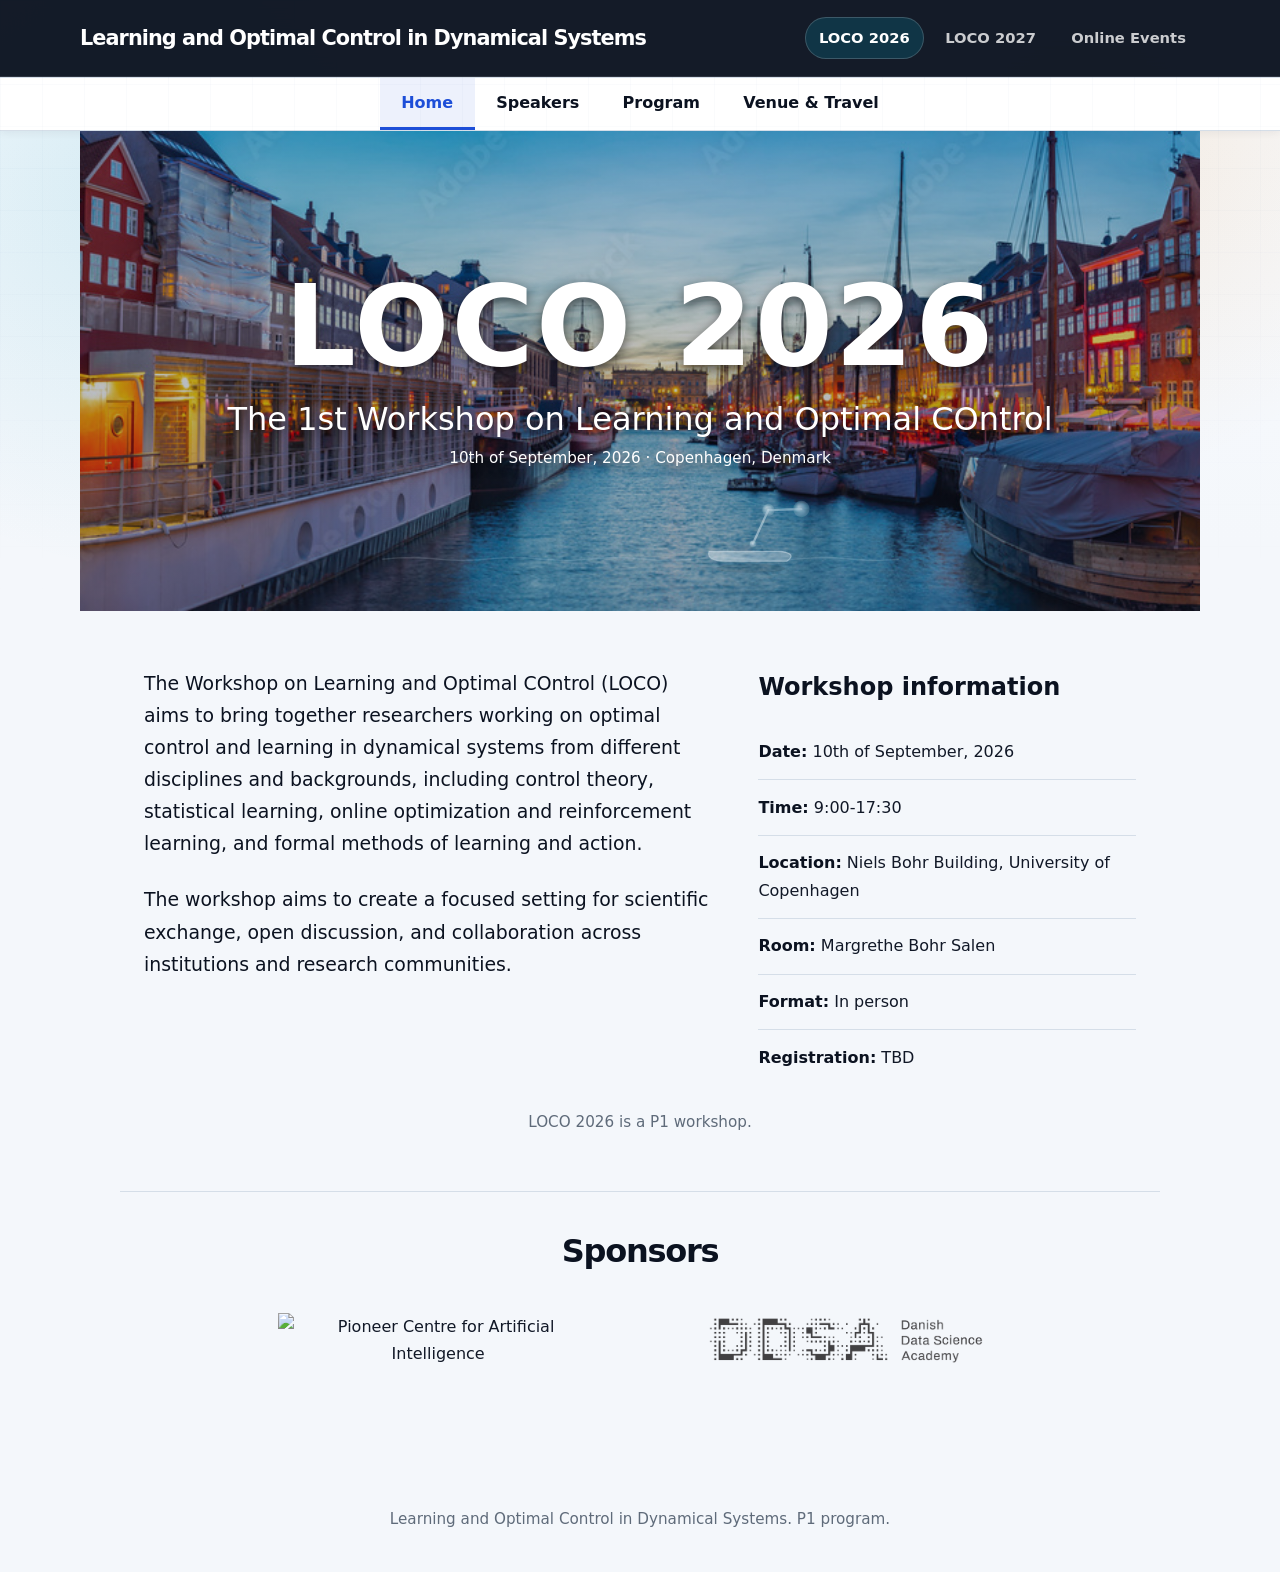
==== LOCO2026/index.html @ 3bc91827 "fixed time issues" ====
<!doctype html>
<html lang="en">
  <head>
    <meta charset="utf-8">
    <meta name="viewport" content="width=device-width, initial-scale=1">

    <title>LOCO 2026 | Learning and Optimal Control Workshop</title>

    <link rel="stylesheet" href="../assets/styles.css">
    <link rel="stylesheet" href="../assets/workshop-tabs.css">
  </head>

  <body>
    <header class="site-header">
      <nav class="nav" aria-label="Primary navigation">
        <a class="brand" href="../index.html">
          Learning and Optimal Control in Dynamical Systems
        </a>

        <div class="menu" aria-label="Primary navigation">
          <a href="../LOCO2026/" aria-current="page">
            LOCO 2026
          </a>

          <a href="../LOCO2027/">
            LOCO 2027
          </a>

          <a href="../online-talks.html">
            Online Events
          </a>
        </div>
      </nav>
    </header>

    <nav
      class="workshop-subnav"
      aria-label="LOCO 2026 navigation"
    >
      <a href="./" aria-current="page">
        Home
      </a>

      <a href="speakers.html">
        Speakers
      </a>

      <a href="program.html">
        Program
      </a>

      <a href="venue-travel.html">
        Venue &amp; Travel
      </a>
    </nav>

    <main class="workshop-home">
      <section
        class="loc-hero"
        aria-labelledby="loc-title"
      >
        <div class="loc-hero-content">
          <h1 id="loc-title">
            LOCO 2026
          </h1>

          <p class="loc-subtitle">
            The 1st Workshop on Learning and Optimal COntrol
          </p>

          <p class="loc-date-line">
            10th of September, 2026 · Copenhagen, Denmark
          </p>
        </div>

        <canvas
          id="workshopPendulumCanvas"
          class="workshop-hero-plot"
          aria-hidden="true"
        ></canvas>
      </section>

      <section
        class="loc-home-grid"
        aria-labelledby="about-loco"
      >
        <div class="loc-home-content">
          <h2
            id="about-loco"
            class="visually-hidden"
          >
            About LOCO 2026
          </h2>

          <p>
            The Workshop on Learning and Optimal COntrol (LOCO)
            aims to bring together researchers working on optimal
            control and learning in dynamical systems from different
            disciplines and backgrounds, including control theory,
            statistical learning, online optimization and
            reinforcement learning, and formal methods of learning
            and action.
          </p>

          <p>
            The workshop aims to create a focused setting for
            scientific exchange, open discussion, and collaboration
            across institutions and research communities.
          </p>
        </div>

        <aside
          class="loc-details"
          aria-labelledby="workshop-details"
        >
          <h2 id="workshop-details">
            Workshop information
          </h2>

          <ul class="plain-list">
            <li>
              <strong>Date:</strong>
              10th of September, 2026
            </li>

            <li>
              <strong>Time:</strong>
              9:00-17:30
            </li>

            <li>
              <strong>Location:</strong>
              Niels Bohr Building, University of Copenhagen
            </li>

            <li>
              <strong>Room:</strong>
              Margrethe Bohr Salen
            </li>

            <li>
              <strong>Format:</strong>
              In person
            </li>

            <li>
              <strong>Registration:</strong>
              TBD
            </li>
          </ul>
        </aside>
      </section>

      <section
        class="loc-note-section"
        aria-label="Workshop note"
      >
        <p class="loc-workshop-note">
          LOCO 2026 is a P1 workshop.
        </p>
      </section>

      <section
        class="loc-sponsors"
        aria-labelledby="sponsors-title"
      >
        <h2 id="sponsors-title">
          Sponsors
        </h2>

        <div class="sponsor-logos">
          <img
            class="sponsor-logo sponsor-logo-pioneer"
            src="https://media.licdn.com/dms/image/sync/v2/D4E27AQHSEIKapRSCYQ/articleshare-shrink_800/B4EZ2wB6bpIcAI-/0/1776774785412?e=2147483647&amp;v=beta&amp;t=bI_dzwOwftKAzQKsK8xwk6hrCPCp78a0L--nVTw03iE"
            alt="Pioneer Centre for Artificial Intelligence"
          >

          <img
            class="sponsor-logo sponsor-logo-ddsa"
            src="../assets/DDSA-logo.png"
            alt="Danish Data Science Academy"
          >
        </div>
      </section>
    </main>

    <footer class="footer">
      <p>
        Learning and Optimal Control in Dynamical Systems.
        P1 program.
      </p>
    </footer>

    <script src="../assets/workshop-pendulum.js"></script>
  </body>
</html>
---- assets/styles.css ----
:root {
  color-scheme: light;

  --bg: #f4f7fb;
  --surface: #ffffff;
  --surface-soft: #eef3f8;

  --text: #111827;
  --muted: #5f6b7a;
  --line: #d5dee8;

  --ink: #0b1220;
  --ink-soft: #172033;

  --control-blue: #1d4ed8;
  --control-blue-dark: #1e3a8a;
  --signal-cyan: #0891b2;
  --target-amber: #d97706;
  --target-soft: #fff4d6;
  --switch-red: #be123c;

  --shadow-soft: 0 18px 42px rgba(15, 23, 42, 0.09);
  --shadow-card: 0 12px 28px rgba(15, 23, 42, 0.08);

  --radius-large: 28px;
  --radius-medium: 18px;

  --content-width: 1120px;
}

* {
  box-sizing: border-box;
}

html {
  scroll-behavior: smooth;
}

body {
  margin: 0;
  color: var(--text);
  background:
    radial-gradient(circle at 12% 12%, rgba(8, 145, 178, 0.14), transparent 24rem),
    radial-gradient(circle at 85% 8%, rgba(217, 119, 6, 0.12), transparent 22rem),
    linear-gradient(180deg, #f8fbff 0%, var(--bg) 34rem);
  font-family:
    "Segoe UI",
    ui-sans-serif,
    system-ui,
    -apple-system,
    BlinkMacSystemFont,
    sans-serif;
  font-size: 16px;
  line-height: 1.72;
}

body::before {
  content: "";
  position: fixed;
  inset: 0;
  pointer-events: none;
  opacity: 0.34;
  background-image:
    linear-gradient(rgba(30, 58, 138, 0.07) 1px, transparent 1px),
    linear-gradient(90deg, rgba(30, 58, 138, 0.07) 1px, transparent 1px);
  background-size: 42px 42px;
  mask-image: linear-gradient(180deg, black, transparent 72%);
}

a {
  color: var(--control-blue);
  text-decoration: none;
  text-underline-offset: 3px;
}

a:hover {
  color: var(--switch-red);
  text-decoration: underline;
}

img {
  max-width: 100%;
}

.site-header {
  position: sticky;
  top: 0;
  z-index: 30;
  background: rgba(11, 18, 32, 0.96);
  border-bottom: 1px solid rgba(255, 255, 255, 0.11);
  backdrop-filter: blur(18px);
}

.nav {
  width: min(var(--content-width), calc(100% - 2rem));
  margin: 0 auto;
  min-height: 76px;
  display: flex;
  align-items: center;
  justify-content: space-between;
  gap: 1.4rem;
}

.brand {
  color: #ffffff;
  font-weight: 800;
  letter-spacing: -0.045em;
  font-size: clamp(1rem, 1.7vw, 1.3rem);
  line-height: 1.16;
}

.brand:hover {
  color: #ffffff;
  text-decoration: none;
}

.menu {
  display: flex;
  flex-wrap: wrap;
  align-items: center;
  gap: 0.45rem;
}

.menu a {
  color: rgba(255, 255, 255, 0.78);
  font-size: 0.92rem;
  font-weight: 700;
  padding: 0.48rem 0.82rem;
  border: 1px solid transparent;
  border-radius: 999px;
  transition:
    color 160ms ease,
    background-color 160ms ease,
    border-color 160ms ease,
    transform 160ms ease;
}

.menu a:hover,
.menu a[aria-current="page"] {
  color: #ffffff;
  background: rgba(8, 145, 178, 0.22);
  border-color: rgba(255, 255, 255, 0.18);
  text-decoration: none;
}

.menu a:hover {
  transform: translateY(-1px);
}

main {
  width: min(var(--content-width), calc(100% - 2rem));
  margin: 0 auto;
}

.hero {
  position: relative;
  margin: clamp(2.4rem, 7vw, 5rem) 0 2.5rem;
  padding: clamp(2.1rem, 5vw, 4.7rem);
  color: #ffffff;
  background:
    radial-gradient(circle at 78% 24%, rgba(217, 119, 6, 0.22), transparent 12rem),
    radial-gradient(circle at 20% 80%, rgba(8, 145, 178, 0.2), transparent 14rem),
    linear-gradient(135deg, #0b1220 0%, #172033 55%, #1e3a8a 100%);
  border-radius: var(--radius-large);
  box-shadow: var(--shadow-soft);
  overflow: hidden;
  min-height: 400px;
  display: flex;
  align-items: center;
}

.hero::after {
  content: "";
  position: absolute;
  right: 1.4rem;
  top: 1.4rem;
  width: 14px;
  height: 14px;
  border-radius: 50%;
  background: rgba(255, 255, 255, 0.9);
  box-shadow:
    0 0 0 8px rgba(255, 255, 255, 0.08),
    0 0 18px rgba(255, 255, 255, 0.22);
  z-index: 2;
}

.hero-plot {
  position: absolute;
  inset: 0;
  width: 100%;
  height: 100%;
  display: block;
  opacity: 0.98;
  z-index: 0;
}

.interactive-plot {
  cursor: pointer;
}

.hero:has(.interactive-plot) {
  cursor: pointer;
}

.hero:has(.interactive-plot) a {
  cursor: pointer;
}

.hero-content {
  position: relative;
  z-index: 1;
  max-width: 900px;
}

.hero-content::before {
  content: "";
  position: absolute;
  inset: -1.3rem -1.6rem;
  z-index: -1;
  background:
    linear-gradient(90deg, rgba(11, 18, 32, 0.86), rgba(11, 18, 32, 0.45), transparent);
  border-radius: 24px;
  filter: blur(2px);
}

.eyebrow {
  margin: 0 0 1rem;
  color: #7dd3fc;
  font-size: 0.78rem;
  font-weight: 850;
  letter-spacing: 0.18em;
  text-transform: uppercase;
}

.eyebrow a {
  color: #7dd3fc;
}

.eyebrow a:hover {
  color: #ffffff;
}

.hero h1 {
  max-width: 950px;
  margin: 0;
  font-size: clamp(2.25rem, 6vw, 5.1rem);
  line-height: 0.98;
  letter-spacing: -0.075em;
}

.section {
  position: relative;
  margin: 2rem 0;
  padding: clamp(1.45rem, 3vw, 2.35rem);
  background: rgba(255, 255, 255, 0.92);
  border: 1px solid var(--line);
  border-radius: var(--radius-large);
  box-shadow: var(--shadow-card);
  overflow: hidden;
}

.section::before {
  content: "";
  position: absolute;
  left: 0;
  top: 1.6rem;
  bottom: 1.6rem;
  width: 5px;
  background:
    linear-gradient(
      180deg,
      var(--signal-cyan),
      var(--control-blue),
      var(--target-amber)
    );
  border-radius: 999px;
}

.section h2 {
  margin: 0 0 1.1rem;
  color: var(--ink);
  font-size: clamp(1.45rem, 2.6vw, 2rem);
  line-height: 1.15;
  letter-spacing: -0.045em;
}

.section p {
  margin: 0 0 1rem;
}

.section p:last-child {
  margin-bottom: 0;
}

.two-column {
  display: grid;
  grid-template-columns: minmax(0, 1.75fr) minmax(280px, 0.85fr);
  gap: clamp(1.2rem, 3vw, 2rem);
  align-items: start;
}

.two-column aside {
  position: relative;
  background:
    linear-gradient(180deg, #ffffff, var(--surface-soft));
  border: 1px solid var(--line);
  border-radius: var(--radius-medium);
  padding: 1.35rem;
  box-shadow: inset 0 0 0 1px rgba(255, 255, 255, 0.7);
}

.two-column aside::before {
  content: "";
  position: absolute;
  right: 1.1rem;
  top: 1.1rem;
  width: 18px;
  height: 18px;
  border: 3px solid var(--target-amber);
  border-radius: 50%;
  background: var(--target-soft);
}

.two-column aside h2 {
  font-size: 1.28rem;
  padding-right: 2rem;
}

.plain-list {
  list-style: none;
  margin: 0;
  padding: 0;
}

.plain-list li {
  position: relative;
  padding: 0.78rem 0 0.78rem 1.2rem;
  border-bottom: 1px solid var(--line);
}

.plain-list li::before {
  content: "";
  position: absolute;
  left: 0;
  top: 1.45rem;
  width: 7px;
  height: 7px;
  border-radius: 50%;
  background: var(--control-blue);
}

.plain-list li:last-child {
  border-bottom: 0;
}

.plain-list strong {
  color: var(--ink);
}

.director-grid {
  display: grid;
  grid-template-columns: repeat(3, minmax(0, 1fr));
  gap: 1.2rem;
}

.director {
  position: relative;
  background:
    linear-gradient(180deg, #ffffff, #f8fbff);
  border: 1px solid var(--line);
  border-radius: var(--radius-medium);
  padding: 1.2rem;
  text-align: center;
  transition:
    transform 170ms ease,
    box-shadow 170ms ease,
    border-color 170ms ease;
}

.director::after {
  content: "";
  position: absolute;
  left: 1.2rem;
  right: 1.2rem;
  bottom: 0;
  height: 4px;
  background:
    linear-gradient(
      90deg,
      var(--signal-cyan),
      var(--control-blue),
      var(--target-amber)
    );
  border-radius: 999px 999px 0 0;
  opacity: 0.7;
}

.director:hover {
  transform: translateY(-4px);
  border-color: rgba(29, 78, 216, 0.42);
  box-shadow: var(--shadow-soft);
}

.director img {
  width: 136px;
  height: 136px;
  object-fit: cover;
  border-radius: 28px 28px 28px 8px;
  border: 5px solid #e4edf7;
  margin-bottom: 0.9rem;
}

.director h3 {
  margin: 0 0 0.35rem;
  color: var(--ink);
  font-size: 1.08rem;
  line-height: 1.25;
}

.director p {
  margin: 0;
  color: var(--muted);
  font-size: 0.94rem;
}

.member-grid {
  display: grid;
  grid-template-columns: repeat(2, minmax(0, 1fr));
  gap: 1rem;
}

.member {
  position: relative;
  display: grid;
  grid-template-columns: 78px minmax(0, 1fr);
  gap: 1rem;
  align-items: center;
  background:
    linear-gradient(180deg, #ffffff, #fafcff);
  border: 1px solid var(--line);
  border-radius: var(--radius-medium);
  padding: 1rem;
  transition:
    transform 170ms ease,
    border-color 170ms ease,
    box-shadow 170ms ease;
}

.member::before {
  content: "";
  position: absolute;
  left: -1px;
  top: 20%;
  bottom: 20%;
  width: 4px;
  background: var(--signal-cyan);
  border-radius: 999px;
  opacity: 0.72;
}

.member:hover {
  transform: translateY(-2px);
  border-color: rgba(190, 18, 60, 0.35);
  box-shadow: var(--shadow-card);
}

.member:hover::before {
  background: var(--switch-red);
}

.member img {
  width: 78px;
  height: 78px;
  object-fit: cover;
  border-radius: 18px;
  background: var(--surface-soft);
  border: 3px solid #e5eef8;
}

.member h3 {
  margin: 0 0 0.25rem;
  color: var(--ink);
  font-size: 1rem;
  line-height: 1.25;
}

.member p {
  margin: 0.1rem 0;
  color: var(--muted);
  font-size: 0.92rem;
  line-height: 1.45;
}

.footer {
  width: min(var(--content-width), calc(100% - 2rem));
  margin: 3rem auto 0;
  padding: 2rem 0 2.5rem;
  color: var(--muted);
  text-align: center;
}

.footer-logo {
  display: block;
  max-width: 280px;
  max-height: 80px;
  object-fit: contain;
  margin: 0 auto 1rem;
  filter: grayscale(100%);
  opacity: 0.82;
}

.footer p {
  margin: 0;
  font-size: 0.95rem;
}

a:focus-visible {
  outline: 3px solid var(--target-amber);
  outline-offset: 3px;
  border-radius: 6px;
}

@media (prefers-reduced-motion: reduce) {
  .hero-plot {
    display: none;
  }
}

@media (max-width: 900px) {
  .nav {
    min-height: auto;
    padding: 1rem 0;
    align-items: flex-start;
    flex-direction: column;
  }

  .menu {
    width: 100%;
  }

  .two-column {
    grid-template-columns: 1fr;
  }

  .director-grid {
    grid-template-columns: 1fr;
  }

  .member-grid {
    grid-template-columns: 1fr;
  }
}

@media (max-width: 560px) {
  main,
  .nav,
  .footer {
    width: min(100% - 1rem, var(--content-width));
  }

  .hero {
    padding: 1.7rem;
    border-radius: 20px;
    min-height: 360px;
  }

  .hero::after {
    width: 10px;
    height: 10px;
    right: 1.2rem;
    top: 1.2rem;
  }

  .hero-content::before {
    inset: -1rem;
  }

  .section {
    padding: 1.15rem;
    border-radius: 20px;
  }

  .member {
    grid-template-columns: 64px minmax(0, 1fr);
    gap: 0.8rem;
  }

  .member img {
    width: 64px;
    height: 64px;
    border-radius: 14px;
  }
}
---- assets/workshop-tabs.css ----
/* Workshop navigation bar */

.workshop-subnav {
  display: flex;
  justify-content: center;
  align-items: center;
  gap: 0;
  width: 100%;
  margin: 0;
  padding: 0;
  background: #ffffff;
  border-top: 1px solid var(--line);
  border-bottom: 1px solid var(--line);
  box-shadow: 0 2px 8px rgba(15, 23, 42, 0.06);
  overflow-x: auto;
  -webkit-overflow-scrolling: touch;
}

.workshop-subnav a {
  display: inline-flex;
  align-items: center;
  justify-content: center;
  min-height: 52px;
  padding: 0 1.35rem;
  color: var(--ink);
  font-weight: 800;
  text-decoration: none;
  white-space: nowrap;
  border-bottom: 3px solid transparent;
  transition:
    color 160ms ease,
    border-color 160ms ease,
    background-color 160ms ease;
}

.workshop-subnav a:hover {
  color: var(--control-blue);
  background: rgba(29, 78, 216, 0.06);
  text-decoration: none;
}

.workshop-subnav a[aria-current="page"] {
  color: var(--control-blue);
  border-bottom-color: var(--control-blue);
  background: rgba(29, 78, 216, 0.08);
}

/* Workshop home page */

.workshop-home {
  max-width: none;
  padding: 0 0 3rem;
}

.loc-hero {
  position: relative;
  min-height: 480px;
  display: flex;
  align-items: center;
  justify-content: center;
  text-align: center;
  color: #ffffff;
  overflow: hidden;
  background-image:
    linear-gradient(
      rgba(15, 23, 42, 0.24),
      rgba(15, 23, 42, 0.32)
    ),
    url("../assets/CopenhagenBack.jpg");
  background-size: cover;
  background-position: center;
  background-repeat: no-repeat;
}

.loc-hero-content {
  position: relative;
  z-index: 3;
  padding: 2rem;
  text-shadow: 0 4px 12px rgba(0, 0, 0, 0.55);
}

.loc-hero h1 {
  margin: 0;
  color: #ffffff;
  font-size: clamp(4rem, 10vw, 7rem);
  line-height: 0.95;
  font-weight: 900;
  letter-spacing: 0.02em;
}

.loc-subtitle {
  margin: 1.2rem 0 0;
  color: #ffffff;
  font-size: clamp(1.35rem, 3vw, 2rem);
  line-height: 1.3;
  font-weight: 500;
}

.loc-date-line {
  margin: 0.45rem 0 0;
  color: #ffffff;
  font-size: 0.95rem;
  line-height: 1.4;
  font-weight: 500;
}

/* iLQR pendulum */

.workshop-hero-plot {
  position: absolute;
  left: 50%;
  bottom: clamp(0.5rem, 2.5vw, 1.2rem);
  transform: translateX(-50%);
  z-index: 2;
  width: clamp(260px, 42vw, 560px);
  height: clamp(95px, 12vw, 150px);
  border-radius: 18px;
  cursor: pointer;
  opacity: 0.68;
  filter: drop-shadow(0 8px 18px rgba(0, 0, 0, 0.22));
  touch-action: none;
  pointer-events: auto;
}

.loc-home-grid {
  display: grid;
  grid-template-columns: minmax(0, 1.5fr) minmax(280px, 1fr);
  gap: 3rem;
  max-width: 1040px;
  margin: 3.5rem auto 1.5rem;
  padding: 0 1.5rem;
  align-items: start;
}

.loc-home-content {
  color: var(--ink);
  font-size: 1.18rem;
  line-height: 1.7;
}

.loc-home-content p {
  margin: 0 0 1.5rem;
}

/* Workshop information list */

.loc-details {
  background: transparent;
}

.loc-details h2 {
  margin: 0 0 1rem;
  color: var(--ink);
}

.loc-details .plain-list {
  margin: 0;
  padding: 0;
  list-style: none;
}

.loc-details .plain-list li {
  position: relative;
  display: block;
  padding: 0.85rem 0;
  padding-left: 0 !important;
  border-bottom: 1px solid var(--line);
}

.loc-details .plain-list li::before {
  content: none !important;
  display: none !important;
}

.loc-details .plain-list li:last-child {
  border-bottom: 0;
}

.loc-details .plain-list strong {
  font-weight: 800;
}

.loc-note-section {
  max-width: 1040px;
  margin: 1rem auto 0;
  padding: 0 1.5rem;
  text-align: center;
}

.loc-workshop-note {
  margin: 0;
  color: var(--muted);
  font-size: 0.95rem;
  font-weight: 500;
}

/* Sponsors */

.loc-sponsors {
  max-width: 1040px;
  margin: 3.5rem auto 0;
  padding: 2.5rem 1.5rem 0;
  text-align: center;
  border-top: 1px solid var(--line);
}

.loc-sponsors h2 {
  margin: 0;
  color: var(--ink);
  font-size: clamp(1.5rem, 3vw, 2rem);
  line-height: 1.2;
  letter-spacing: -0.04em;
}

.sponsor-logos {
  display: flex;
  flex-wrap: wrap;
  align-items: center;
  justify-content: center;
  gap: clamp(2.5rem, 8vw, 6rem);
  margin-top: 2rem;
}

.sponsor-logo {
  display: block;
  width: auto;
  max-width: min(320px, 80vw);
  object-fit: contain;
}

.sponsor-logo-pioneer {
  max-height: 85px;
}

.sponsor-logo-ddsa {
  max-height: 75px;
}

/* Program page */

.program-table-wrap {
  width: 100%;
  overflow-x: auto;
  margin-top: 1.2rem;
  border: 1px solid var(--line);
  border-radius: var(--radius-medium);
  box-shadow: var(--shadow-card);
}

.program-table {
  width: 100%;
  min-width: 720px;
  border-collapse: collapse;
  background: #ffffff;
}

.program-table th,
.program-table td {
  padding: 0.9rem 1rem;
  text-align: left;
  vertical-align: top;
  border-bottom: 1px solid var(--line);
}

.program-table th {
  color: var(--ink);
  background: var(--surface-soft);
  font-weight: 850;
}

.program-table th:first-child,
.program-table td:first-child {
  width: 190px;
}

.program-table td:first-child {
  font-weight: 800;
  color: var(--ink);
}

.program-table tbody tr:last-child td {
  border-bottom: 0;
}

/* Speakers page */

.speakers-announcement {
  margin: 0 0 1.5rem;
  color: var(--muted);
  font-size: 1.05rem;
  font-weight: 700;
}

.speaker-list {
  display: grid;
  gap: 2.5rem;
  margin-top: 1.2rem;
}

.speaker-profile {
  display: grid;
  grid-template-columns: 300px 1fr;
  gap: 2rem;
  align-items: start;
  background: transparent;
  border: 0;
  box-shadow: none;
  padding: 0;
}

.speaker-photo {
  display: block;
  width: 300px;
  height: 300px;
  object-fit: cover;
  border-radius: 7px;
  border: 0;
  box-shadow: 0 4px 14px rgba(15, 23, 42, 0.15);
}

.speaker-info h3 {
  display: flex;
  align-items: center;
  gap: 0.35rem;
  margin: 0 0 0.35rem;
  color: var(--ink);
  font-size: 1.65rem;
  line-height: 1.2;
}

.speaker-website {
  display: inline-flex;
  align-items: center;
  justify-content: center;
  color: var(--ink);
  font-size: 1.1rem;
  text-decoration: none;
  line-height: 1;
}

.speaker-website:hover {
  transform: translateY(-1px);
  text-decoration: none;
}

.speaker-affiliation {
  margin: 0 0 1rem;
  color: var(--muted);
  font-size: 1.1rem;
  font-style: italic;
}

.speaker-talk-title {
  margin: 0 0 0.9rem;
  color: var(--ink);
  font-size: 1rem;
  font-weight: 500;
}

.speaker-abstract {
  margin: 0;
  color: var(--muted);
  font-size: 1rem;
  line-height: 1.65;
  max-width: 760px;
}

/* Venue and travel page */

.venue-page {
  width: 100%;
  max-width: none;
  margin: 0;
  padding: 0 0 3rem;
}

.venue-content {
  width: min(var(--content-width), calc(100% - 2rem));
  margin: 0 auto;
}

.venue-hero {
  min-height: 520px;
  cursor: crosshair;
  background-image:
    linear-gradient(
      rgba(15, 23, 42, 0.42),
      rgba(15, 23, 42, 0.58)
    ),
    url("../assets/NBAV.jpg");
  background-position: center;
  background-size: cover;
  background-repeat: no-repeat;
}

.venue-hero.is-attracting {
  cursor: grabbing;
}

.venue-hero h1 {
  font-size: clamp(3rem, 8vw, 6rem);
}

.venue-hero .loc-hero-content {
  pointer-events: none;
}

.venue-agent-canvas {
  position: absolute;
  inset: 0;
  z-index: 2;
  display: block;
  width: 100%;
  height: 100%;
  opacity: 0.58;
  pointer-events: none;
}

.map-frame {
  margin-top: 1.4rem;
  overflow: hidden;
  border: 1px solid var(--line);
  border-radius: var(--radius-medium);
  box-shadow: var(--shadow-card);
}

.map-frame iframe {
  display: block;
  width: 100%;
  height: 360px;
  border: 0;
}

.hotel-grid {
  display: grid;
  grid-template-columns: repeat(3, minmax(0, 1fr));
  gap: 1rem;
  margin-top: 1.2rem;
}

.info-card {
  background: linear-gradient(180deg, #ffffff, #f8fbff);
  border: 1px solid var(--line);
  border-radius: var(--radius-medium);
  padding: 1.1rem;
  box-shadow: var(--shadow-card);
}

.info-card h3 {
  margin: 0 0 0.4rem;
  color: var(--ink);
  font-size: 1.05rem;
  line-height: 1.25;
}

.info-card p {
  margin: 0;
  color: var(--muted);
}

/* Accessibility helper */

.visually-hidden {
  position: absolute;
  width: 1px;
  height: 1px;
  padding: 0;
  margin: -1px;
  overflow: hidden;
  clip: rect(0, 0, 0, 0);
  white-space: nowrap;
  border: 0;
}

/* Responsive styles */

@media (prefers-reduced-motion: reduce) {
  .workshop-hero-plot,
  .venue-agent-canvas {
    opacity: 0.5;
  }
}

@media (max-width: 900px) {
  .hotel-grid {
    grid-template-columns: 1fr;
  }

  .loc-home-grid {
    grid-template-columns: 1fr;
    gap: 2rem;
  }
}

@media (max-width: 800px) {
  .speaker-profile {
    grid-template-columns: 1fr;
  }

  .speaker-photo {
    width: 260px;
    height: 260px;
  }
}

@media (max-width: 640px) {
  .workshop-subnav {
    justify-content: flex-start;
  }

  .workshop-subnav a {
    min-height: 48px;
    padding: 0 1rem;
    font-size: 0.95rem;
  }

  .loc-hero {
    min-height: 380px;
  }

  .venue-hero {
    min-height: 430px;
  }

  .workshop-hero-plot {
    width: 240px;
    height: 82px;
    bottom: 0.45rem;
    opacity: 0.6;
  }

  .loc-home-content {
    font-size: 1.05rem;
  }

  .loc-date-line {
    font-size: 0.88rem;
  }

  .loc-sponsors {
    margin-top: 2.5rem;
    padding-top: 2rem;
  }

  .sponsor-logos {
    flex-direction: column;
    gap: 2rem;
  }

  .sponsor-logo-pioneer {
    max-height: 72px;
  }

  .sponsor-logo-ddsa {
    max-height: 62px;
  }
}

@media (max-width: 560px) {
  .venue-content {
    width: min(100% - 1rem, var(--content-width));
  }

  .program-table {
    min-width: 620px;
  }

  .program-table th:first-child,
  .program-table td:first-child {
    width: 120px;
  }

  .speaker-photo {
    width: 100%;
    max-width: 260px;
    height: auto;
    aspect-ratio: 1 / 1;
  }

  .map-frame iframe {
    height: 300px;
  }
}
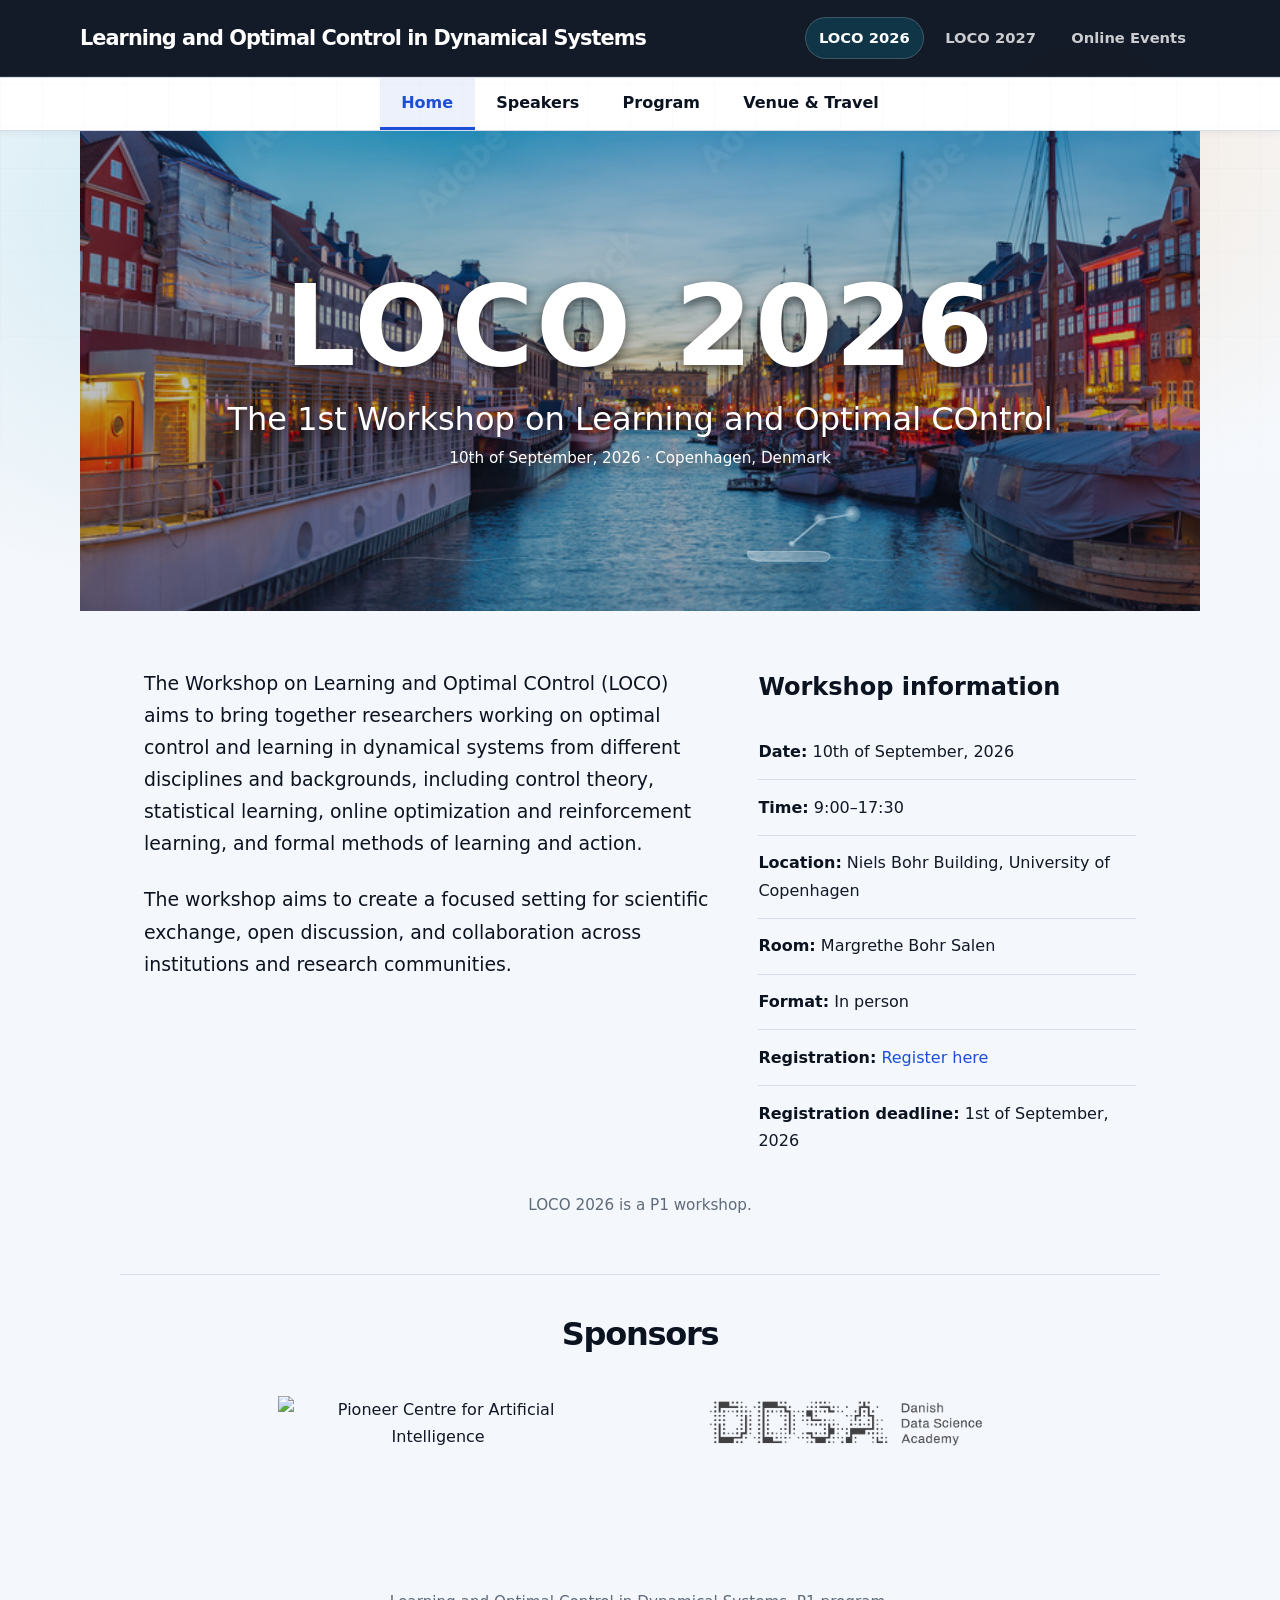
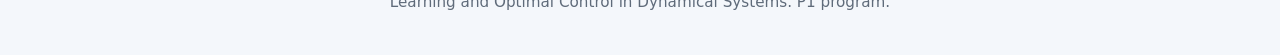
==== commit fb149343: "update speakers and add registration" ====
--- a/LOCO2026/index.html
+++ b/LOCO2026/index.html
@@ -125,7 +125,7 @@
 
             <li>
               <strong>Time:</strong>
-              9:00-17:30
+              9:00–17:30
             </li>
 
             <li>
@@ -145,7 +145,18 @@
 
             <li>
               <strong>Registration:</strong>
-              TBD
+              <a
+                href="https://forms.cloud.microsoft/e/t2VZ2EBddT"
+                target="_blank"
+                rel="noopener"
+              >
+                Register here
+              </a>
+            </li>
+
+            <li>
+              <strong>Registration deadline:</strong>
+              1st of September, 2026
             </li>
           </ul>
         </aside>
@@ -193,4 +204,4 @@
 
     <script src="../assets/workshop-pendulum.js"></script>
   </body>
-</html>+</html>
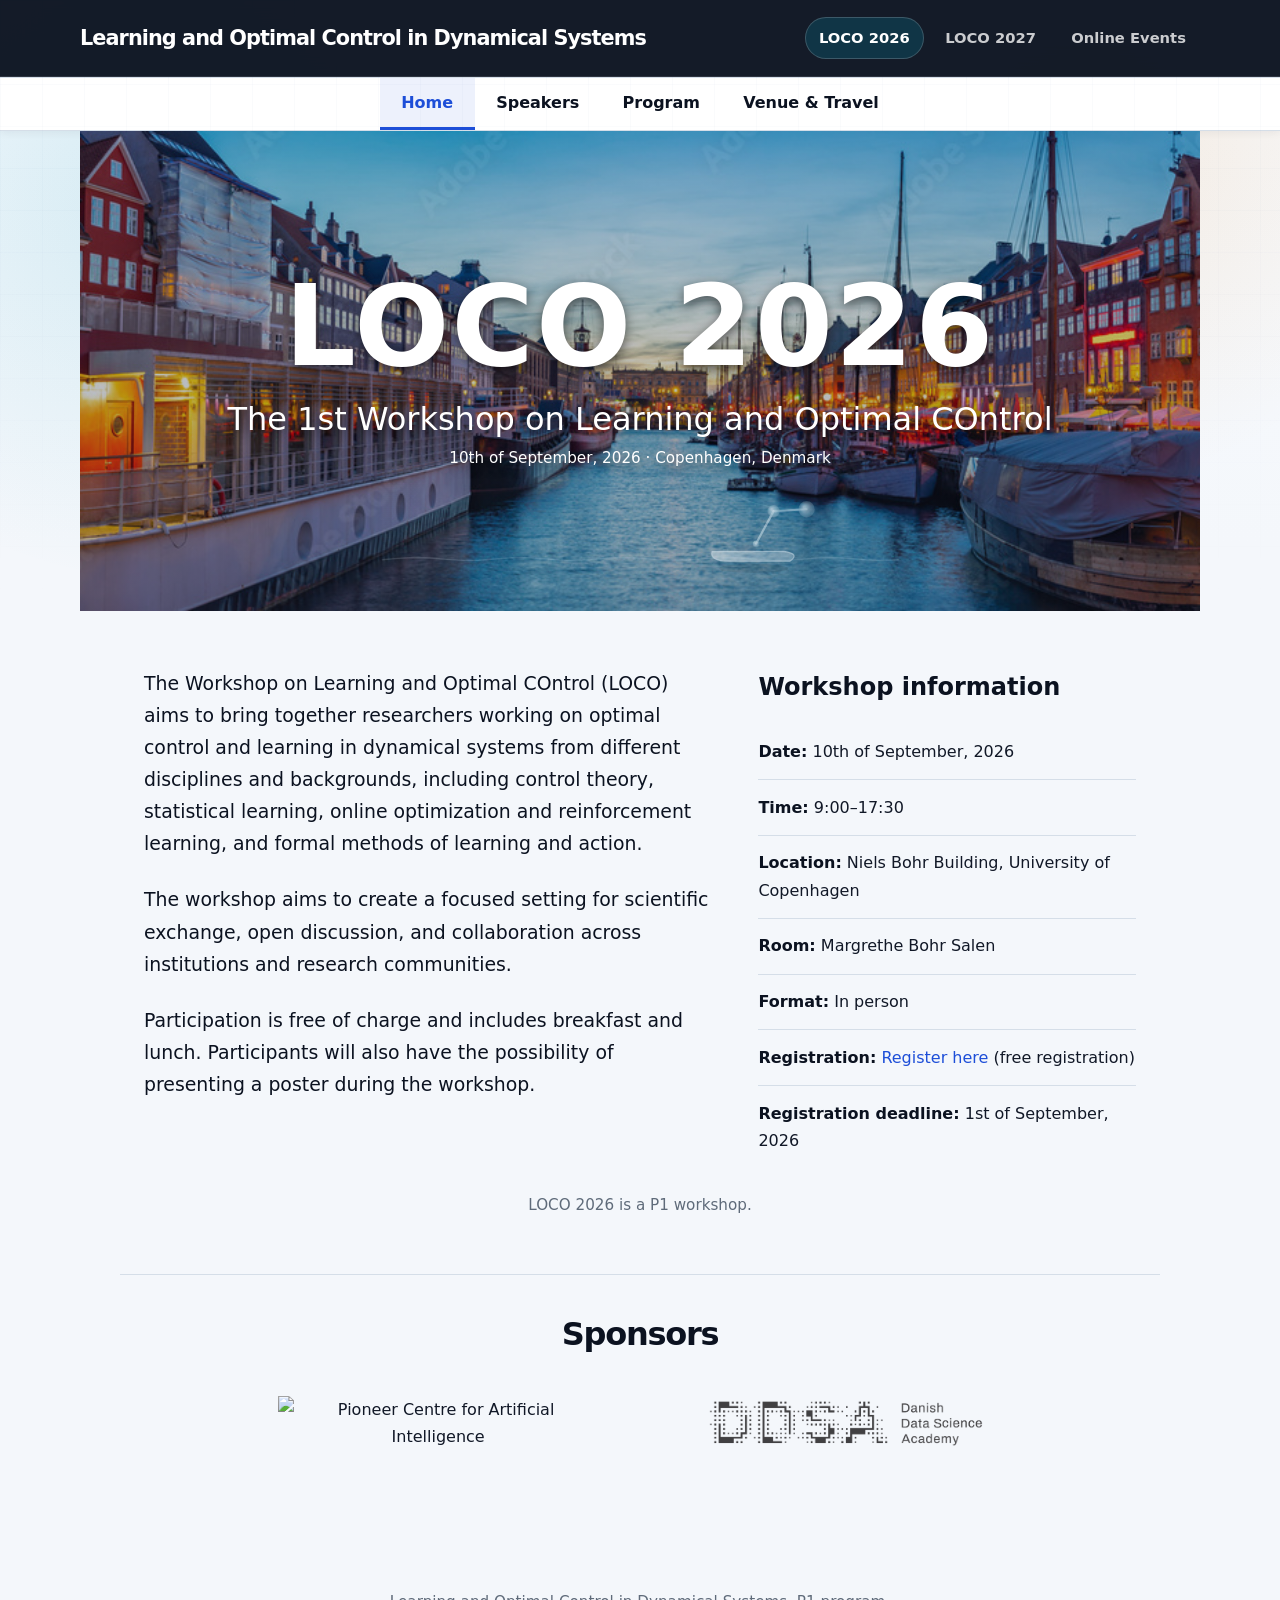
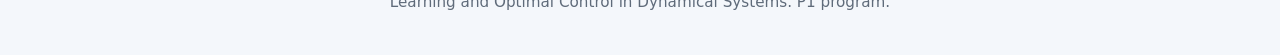
==== commit db13e64f: "update registration info" ====
--- a/LOCO2026/index.html
+++ b/LOCO2026/index.html
@@ -107,6 +107,12 @@
             scientific exchange, open discussion, and collaboration
             across institutions and research communities.
           </p>
+
+          <p>
+            Participation is free of charge and includes breakfast
+            and lunch. Participants will also have the possibility
+            of presenting a poster during the workshop.
+          </p>
         </div>
 
         <aside
@@ -152,6 +158,7 @@
               >
                 Register here
               </a>
+              (free registration)
             </li>
 
             <li>
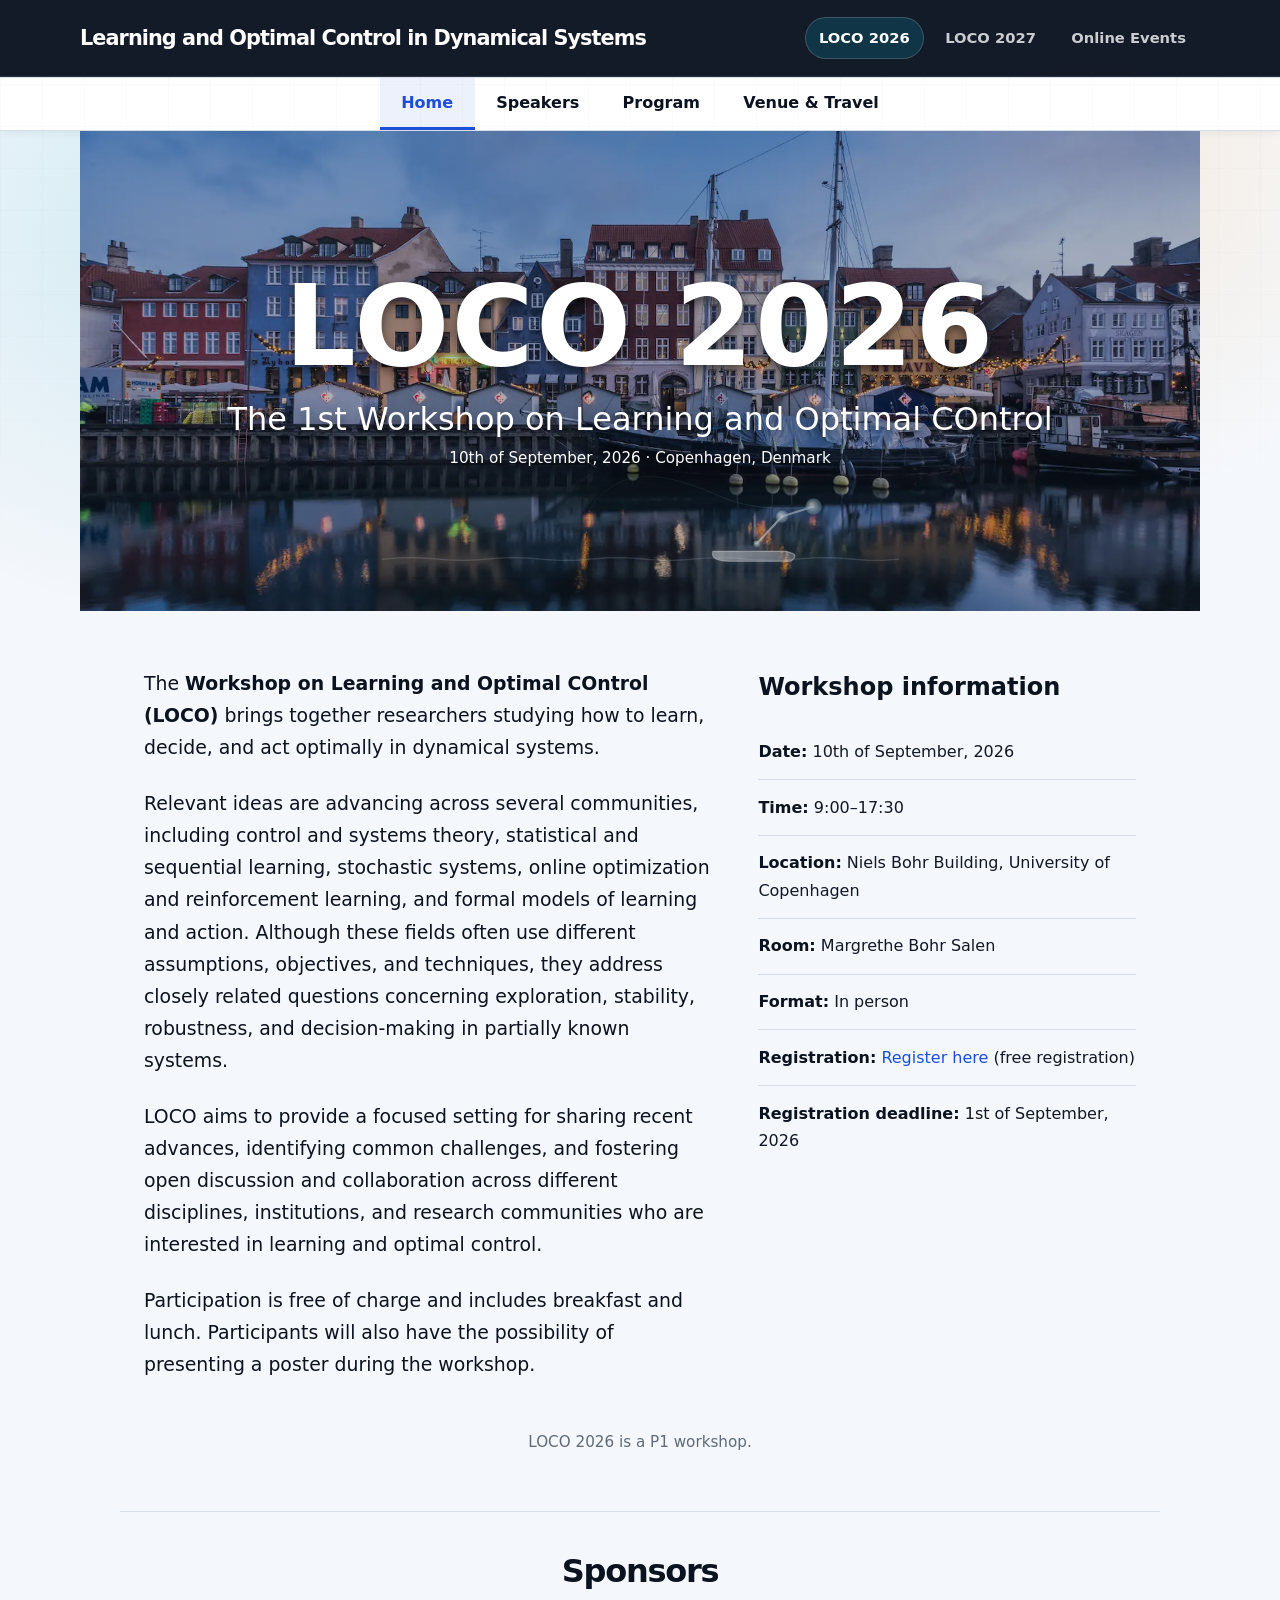
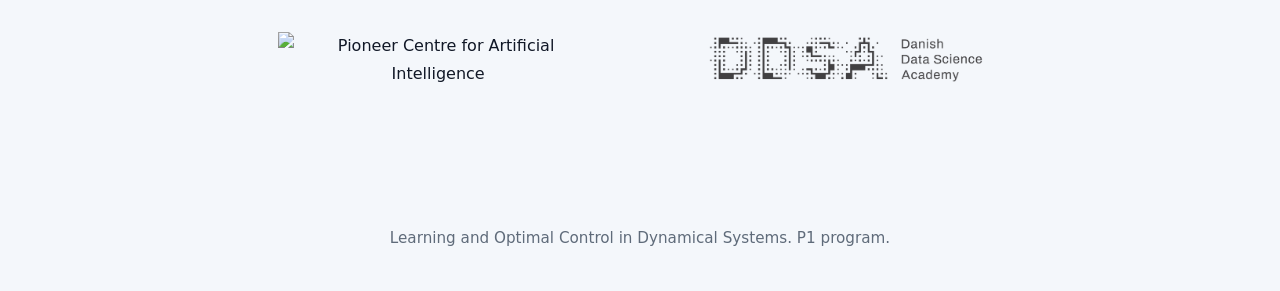
==== commit 01d03158: "update description" ====
--- a/LOCO2026/index.html
+++ b/LOCO2026/index.html
@@ -93,19 +93,27 @@
           </h2>
 
           <p>
-            The Workshop on Learning and Optimal COntrol (LOCO)
-            aims to bring together researchers working on optimal
-            control and learning in dynamical systems from different
-            disciplines and backgrounds, including control theory,
-            statistical learning, online optimization and
-            reinforcement learning, and formal methods of learning
-            and action.
-          </p>
-
-          <p>
-            The workshop aims to create a focused setting for
-            scientific exchange, open discussion, and collaboration
-            across institutions and research communities.
+            The <strong>Workshop on Learning and Optimal COntrol (LOCO)</strong>
+            brings together researchers studying how to learn, decide, and act
+            optimally in dynamical systems. 
+          </p>
+
+          <p>
+            Relevant ideas are advancing across several communities, including
+            control and systems theory, statistical and sequential learning,
+            stochastic systems, online optimization and reinforcement learning,
+            and formal models of learning and action. Although these fields
+            often use different assumptions, objectives, and techniques, they
+            address closely related questions concerning exploration,
+            stability, robustness, and decision-making in partially known
+            systems.
+          </p>
+
+          <p>
+            LOCO aims to provide a focused setting for sharing recent advances,
+            identifying common challenges, and fostering open discussion and
+            collaboration across different disciplines, institutions, and research
+            communities who are interested in learning and optimal control.
           </p>
 
           <p>
@@ -211,4 +219,4 @@
 
     <script src="../assets/workshop-pendulum.js"></script>
   </body>
-</html>
+</html>
--- a/assets/workshop-tabs.css
+++ b/assets/workshop-tabs.css
@@ -66,7 +66,7 @@
       rgba(15, 23, 42, 0.24),
       rgba(15, 23, 42, 0.32)
     ),
-    url("../assets/CopenhagenBack.jpg");
+    url("../assets/CopenhagenBack4.webp");
   background-size: cover;
   background-position: center;
   background-repeat: no-repeat;
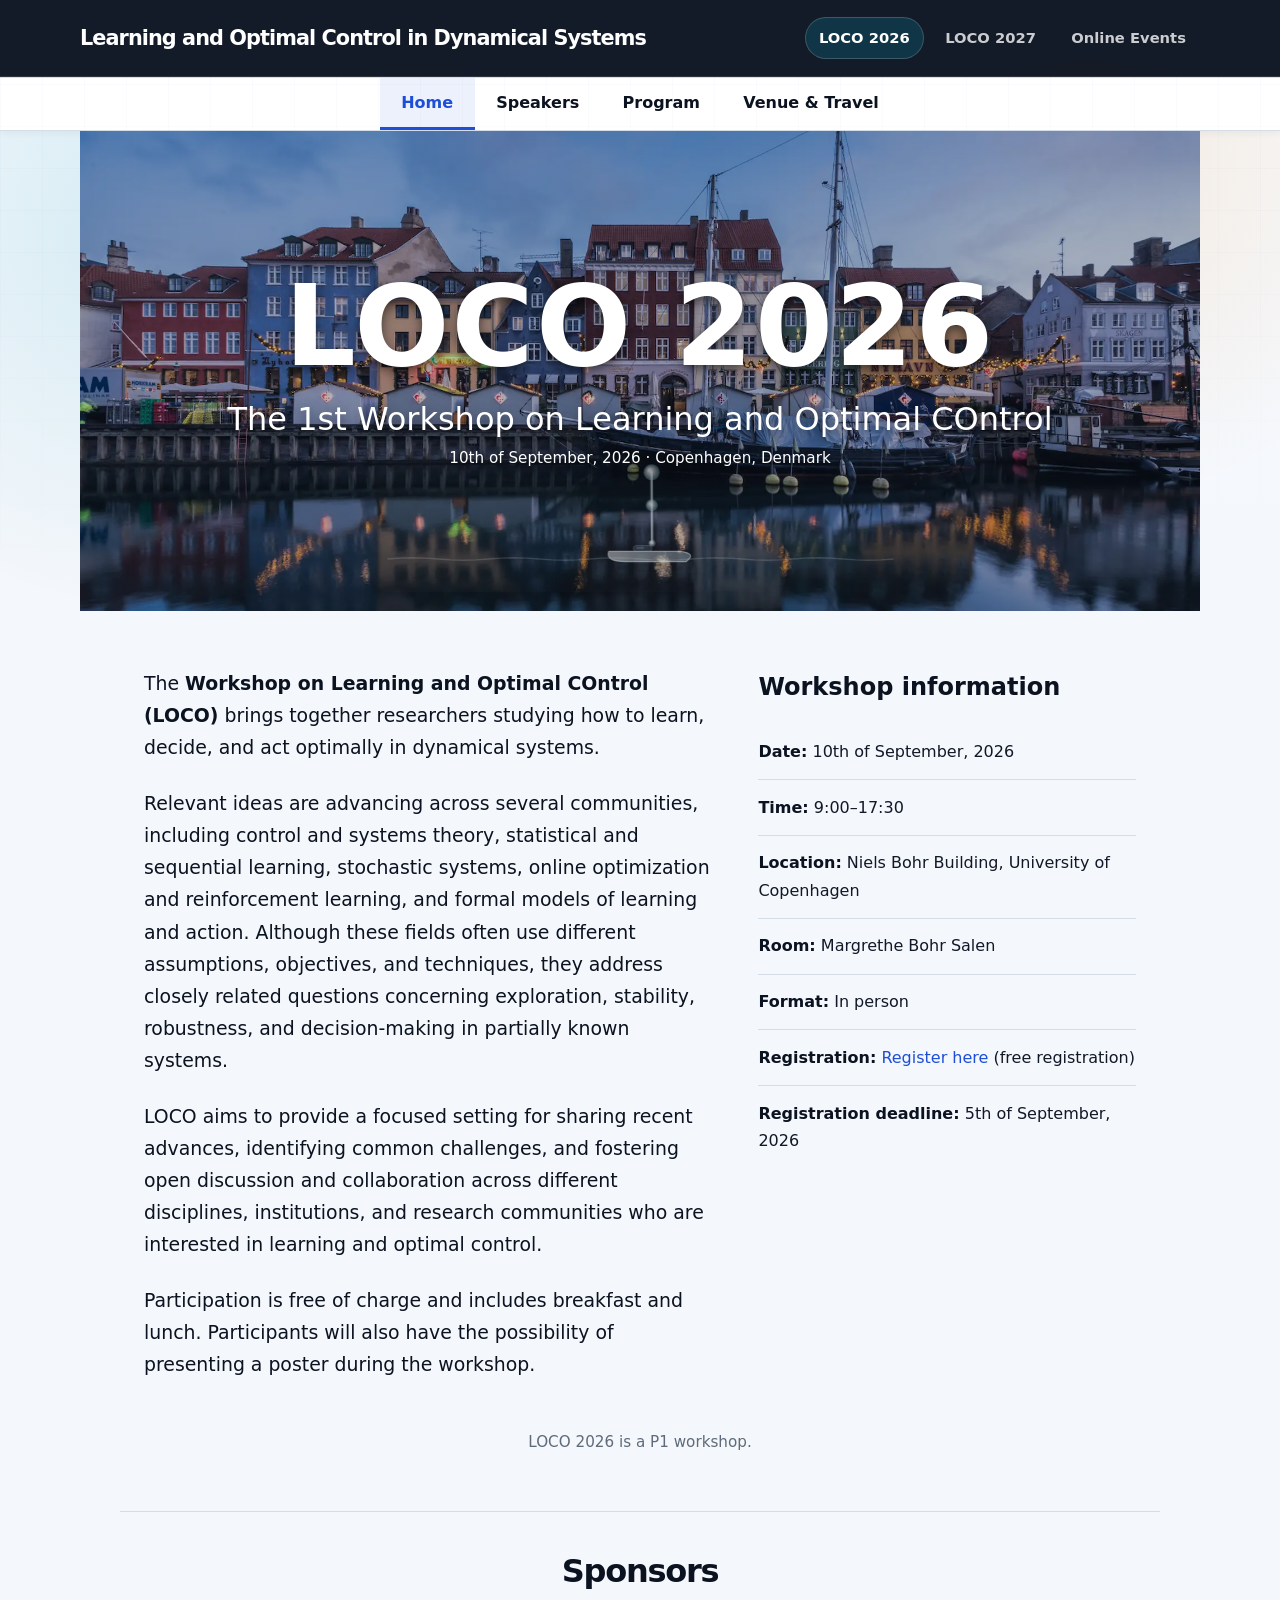
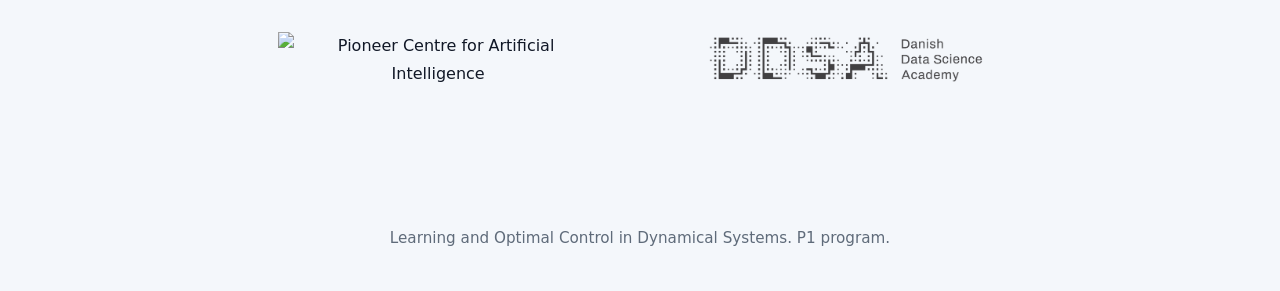
==== commit 31ed4a6d: "changed submission deadline" ====
--- a/LOCO2026/index.html
+++ b/LOCO2026/index.html
@@ -171,7 +171,7 @@
 
             <li>
               <strong>Registration deadline:</strong>
-              1st of September, 2026
+              5th of September, 2026
             </li>
           </ul>
         </aside>
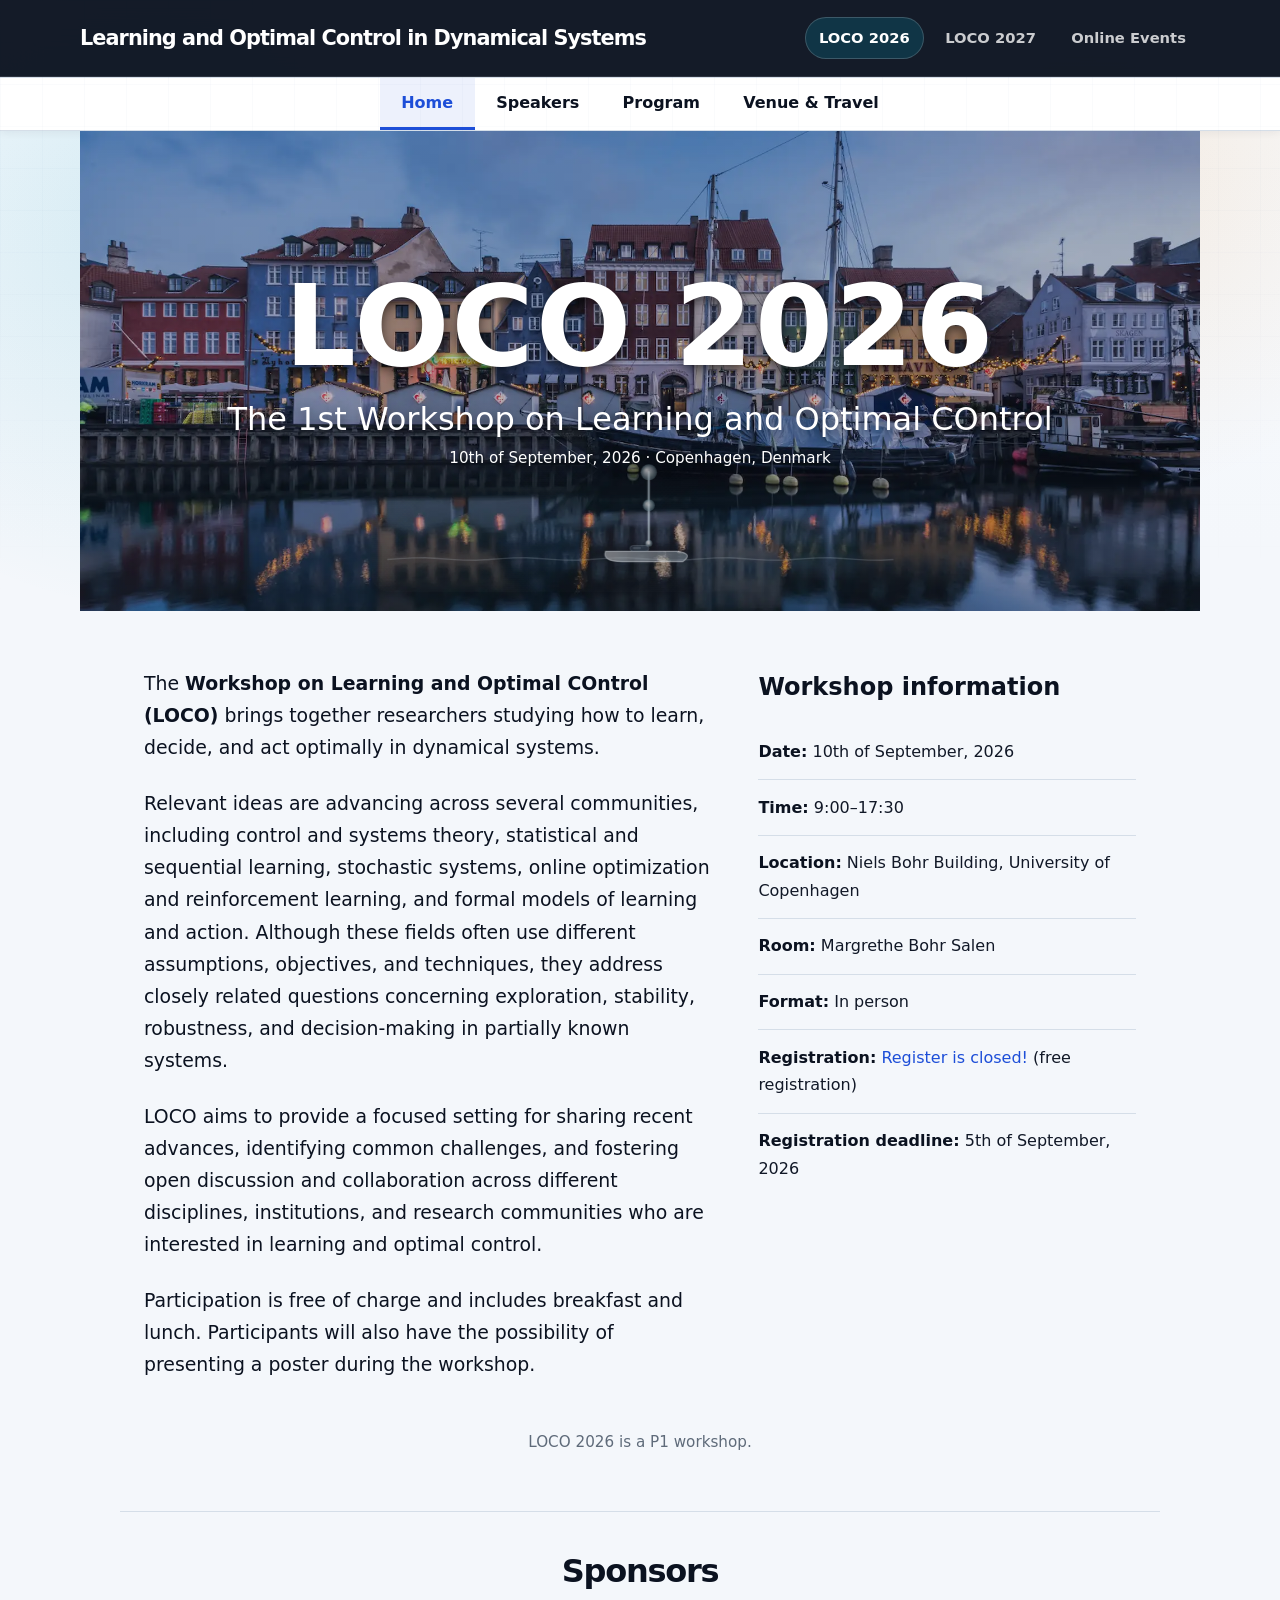
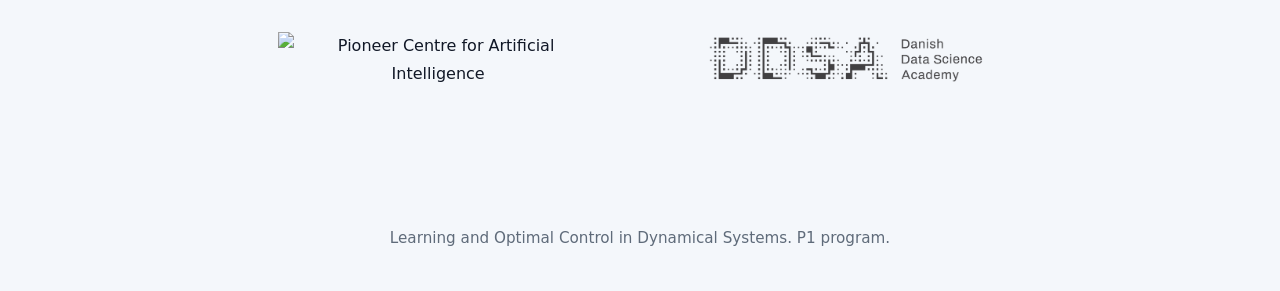
==== commit b4281763: "closed registration" ====
--- a/LOCO2026/index.html
+++ b/LOCO2026/index.html
@@ -164,7 +164,7 @@
                 target="_blank"
                 rel="noopener"
               >
-                Register here
+                Register is closed!
               </a>
               (free registration)
             </li>
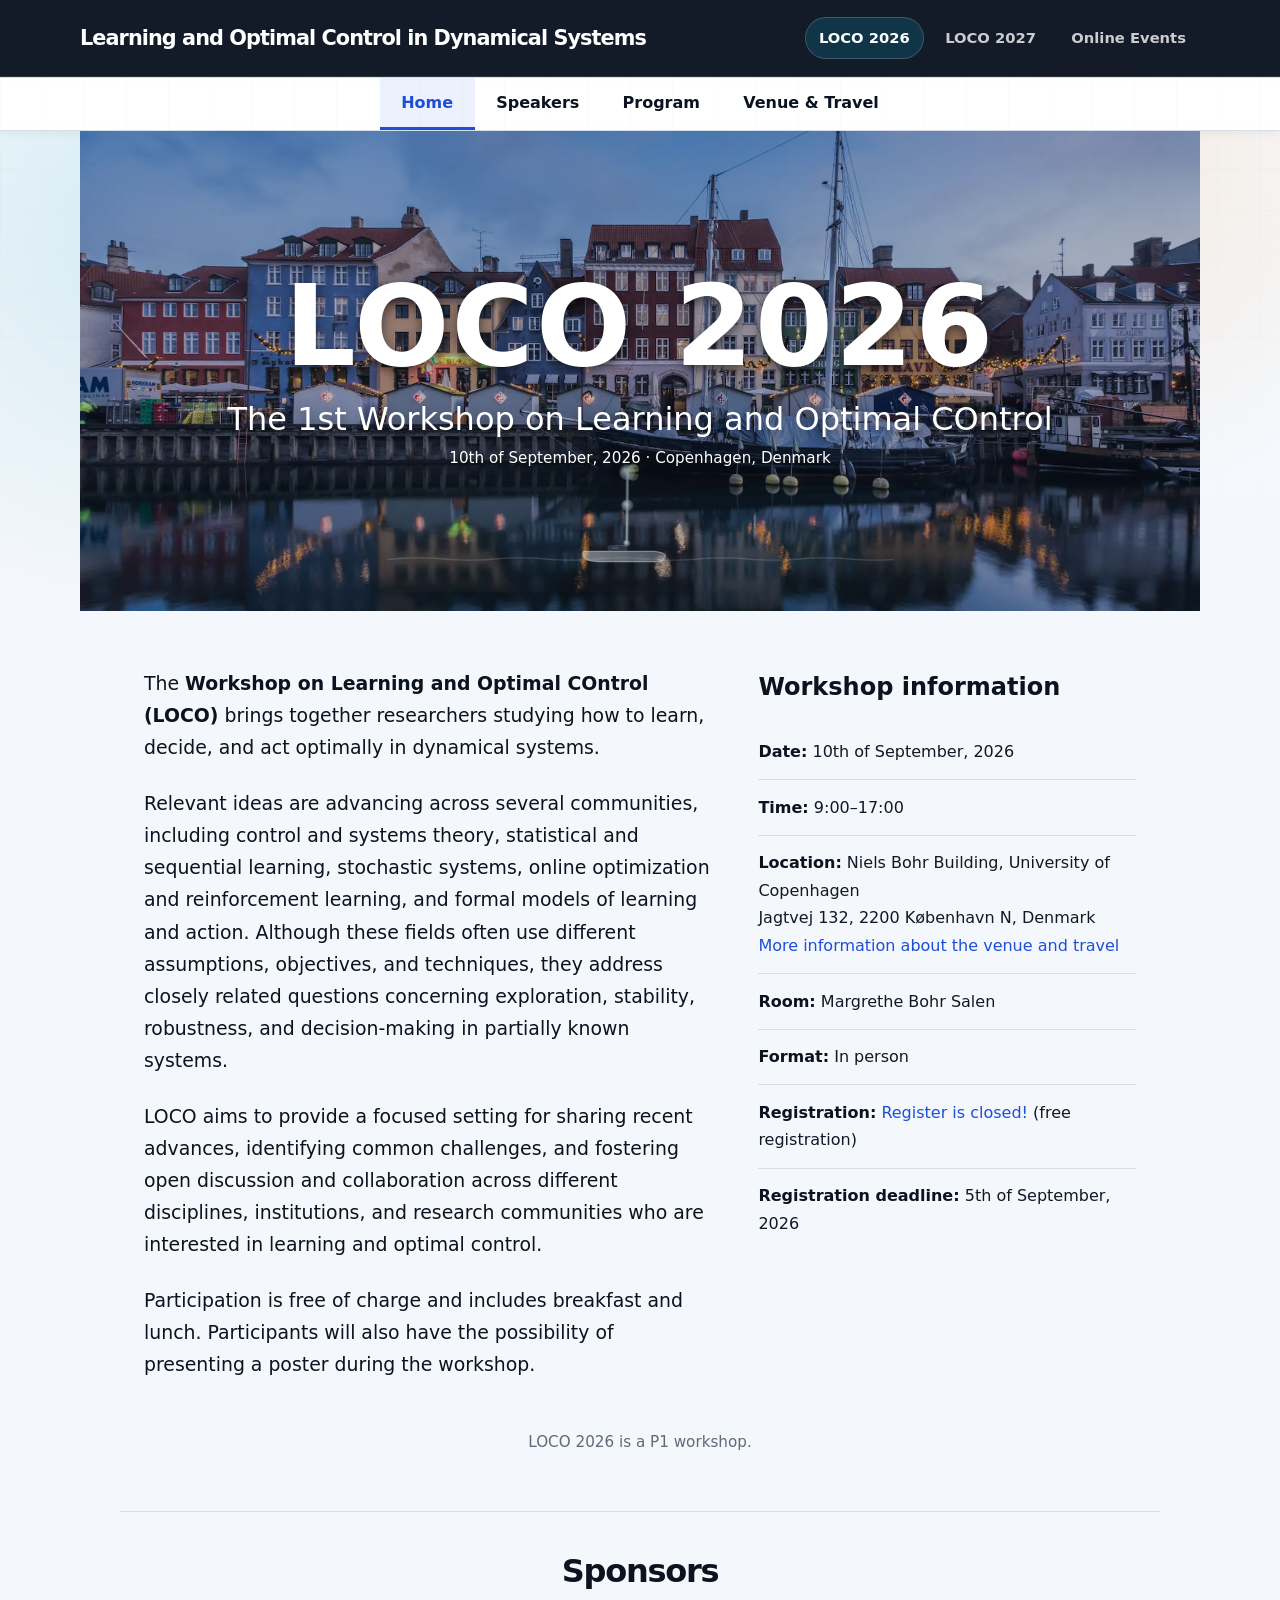
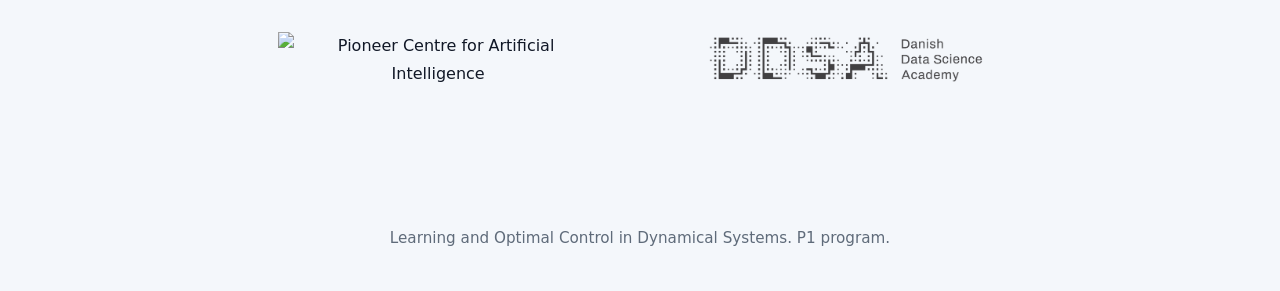
==== commit 24eac398: "modifying logos and venue information" ====
--- a/LOCO2026/index.html
+++ b/LOCO2026/index.html
@@ -95,7 +95,7 @@
           <p>
             The <strong>Workshop on Learning and Optimal COntrol (LOCO)</strong>
             brings together researchers studying how to learn, decide, and act
-            optimally in dynamical systems. 
+            optimally in dynamical systems.
           </p>
 
           <p>
@@ -139,12 +139,18 @@
 
             <li>
               <strong>Time:</strong>
-              9:00–17:30
+              9:00–17:00
             </li>
 
             <li>
               <strong>Location:</strong>
               Niels Bohr Building, University of Copenhagen
+              <br>
+              Jagtvej 132, 2200 København N, Denmark
+              <br>
+              <a href="venue-travel.html">
+                More information about the venue and travel
+              </a>
             </li>
 
             <li>
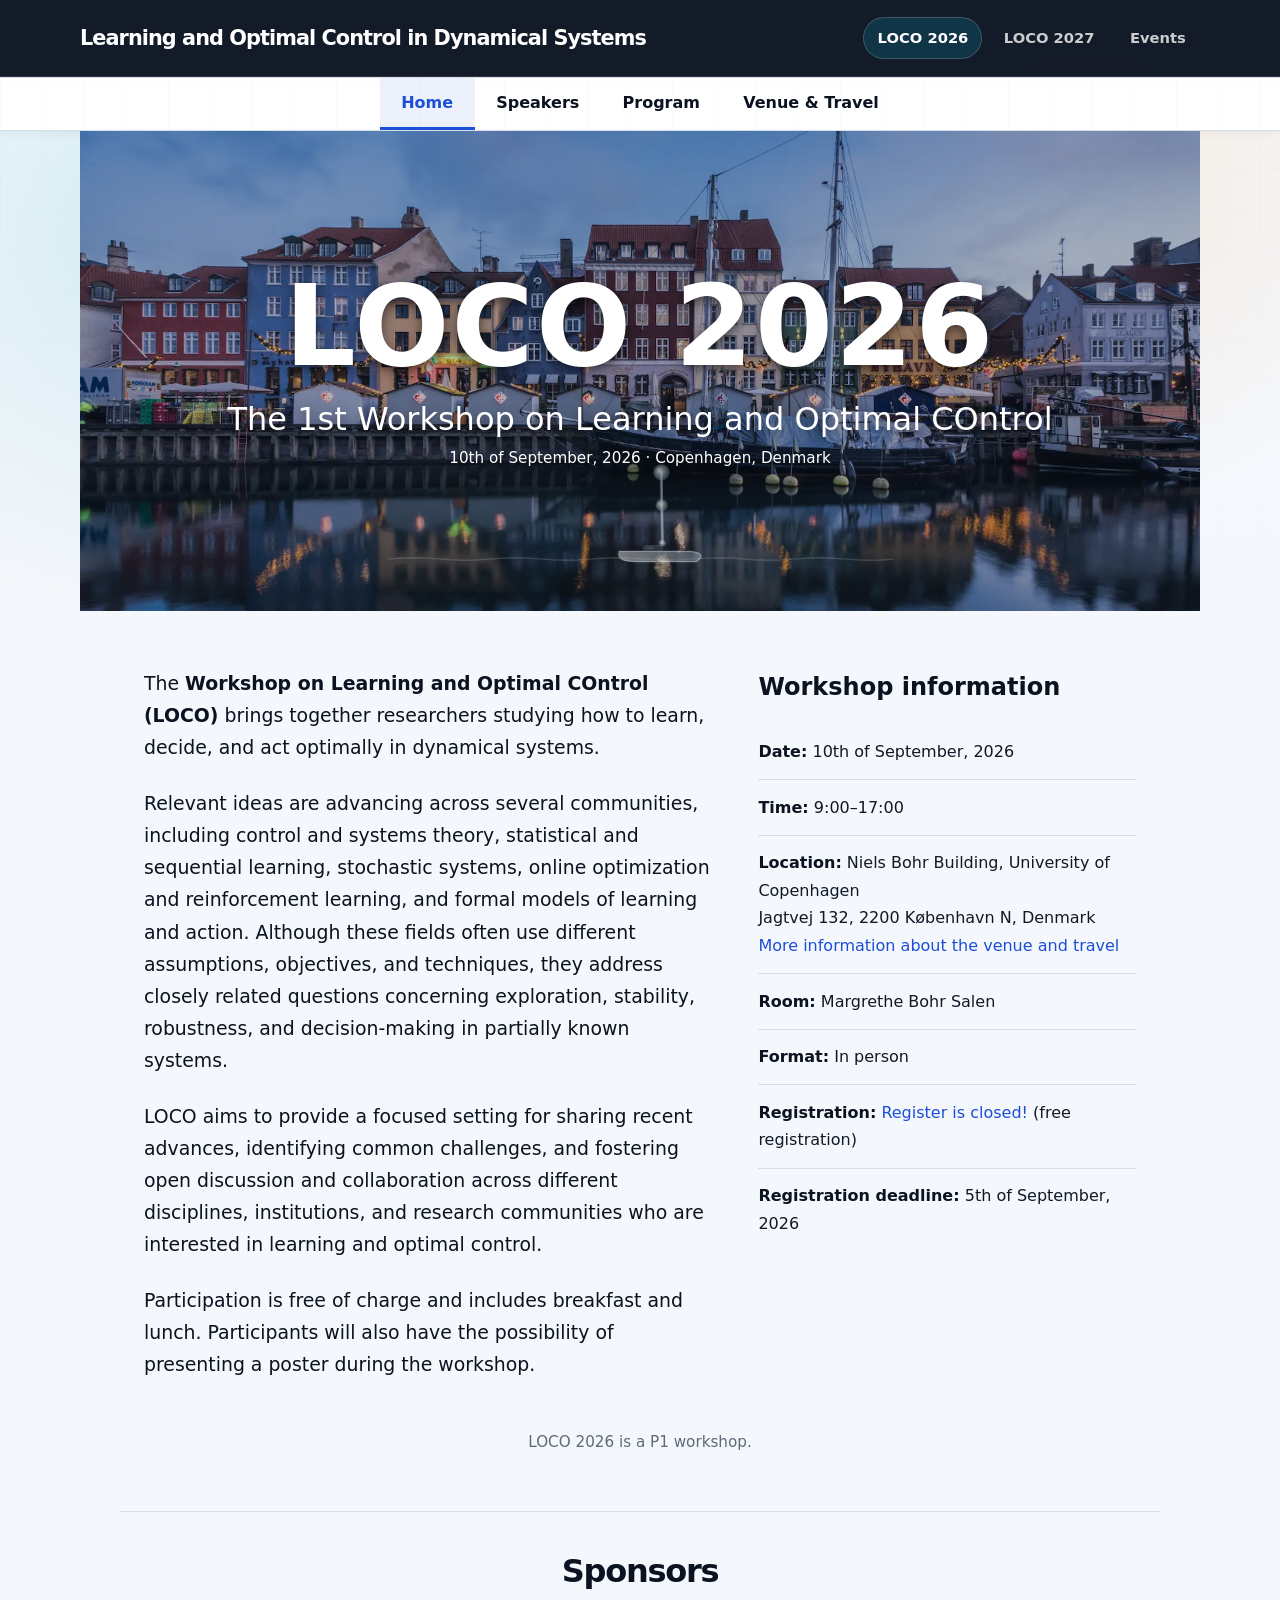
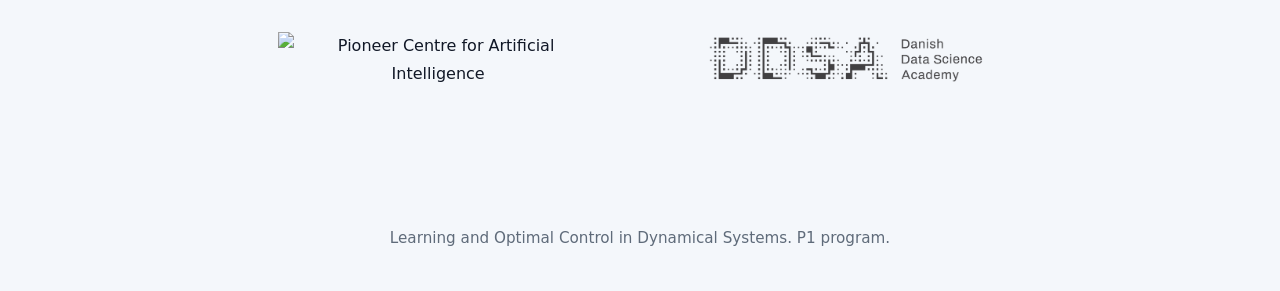
==== commit 25091455: "add events" ====
--- a/LOCO2026/index.html
+++ b/LOCO2026/index.html
@@ -27,7 +27,7 @@
           </a>
 
           <a href="../online-talks.html">
-            Online Events
+            Events
           </a>
         </div>
       </nav>
